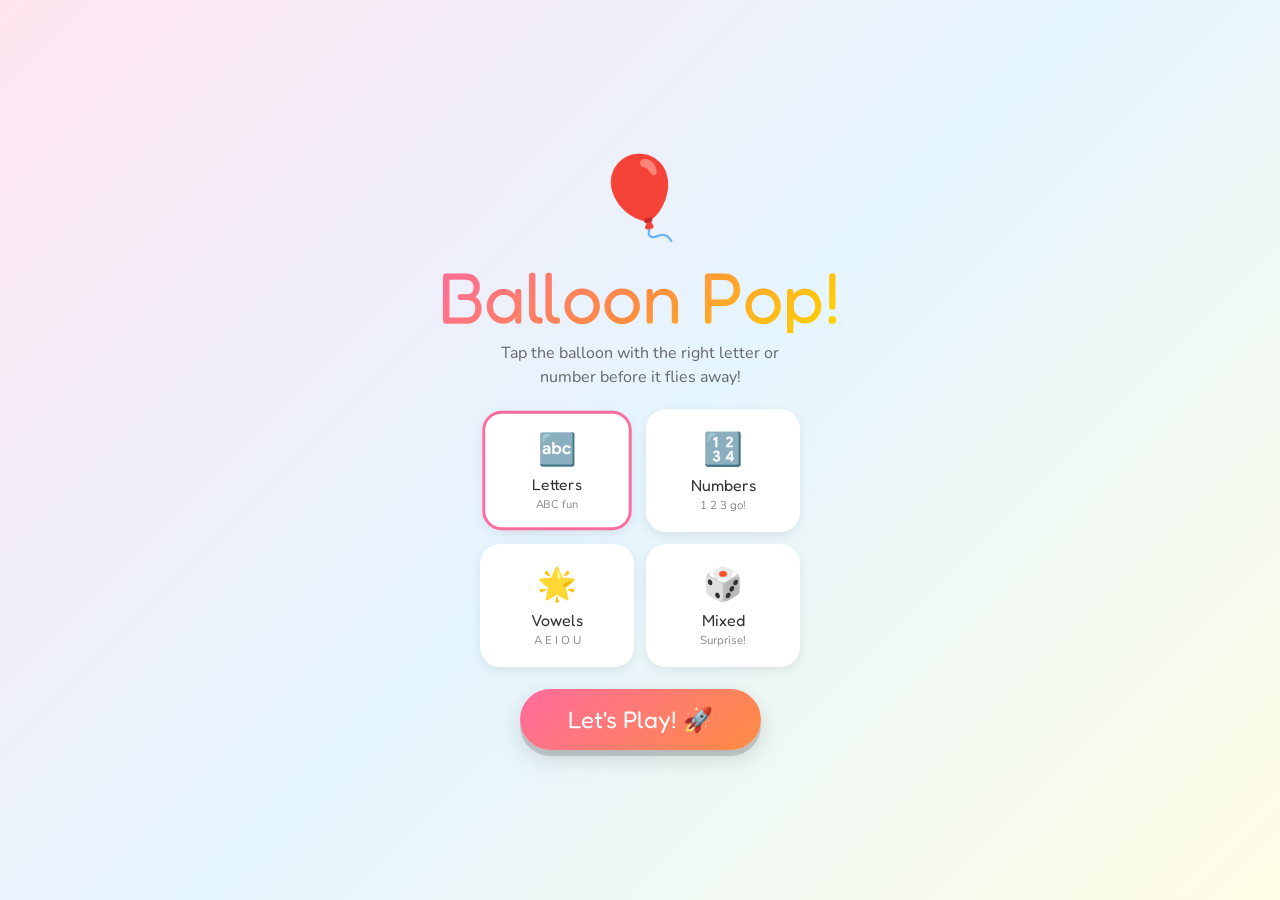
==== balloon-pop.html @ b3e91f29 "Initial commit: Game Hub landing page with Balloon Pop and Shape Kitchen Co-Authored-By: Claude Sonn" ====
<!DOCTYPE html>
<html lang="en">
<head>
  <meta charset="UTF-8"/>
  <meta name="viewport" content="width=device-width, initial-scale=1.0, user-scalable=no"/>
  <meta name="apple-mobile-web-app-capable" content="yes"/>
  <meta name="apple-mobile-web-app-status-bar-style" content="black-translucent"/>
  <meta name="apple-mobile-web-app-title" content="Balloon Pop"/>
  <meta name="theme-color" content="#FF6B9D"/>
  <link rel="manifest" href="manifest.json"/>
  <link rel="apple-touch-icon" href="icons/icon-192.png"/>
  <title>Balloon Pop! 🎈</title>
  <link href="https://fonts.googleapis.com/css2?family=Fredoka+One&family=Nunito:wght@400;600;800&display=swap" rel="stylesheet"/>
  <style>
    :root {
      --sky-top: #87CEEB;
      --sky-mid: #B8E4F7;
      --sky-bottom: #E8F7FF;
      --grass: #5DBB63;
      --sun: #FFD700;
      --pop-yellow: #FFE566;
      --pop-pink: #FF6B9D;
      --pop-orange: #FF8C42;
      --pop-green: #56C596;
      --pop-blue: #4ECDC4;
      --pop-purple: #C77DFF;
      --pop-red: #FF5757;
    }

    * { margin: 0; padding: 0; box-sizing: border-box; -webkit-tap-highlight-color: transparent; }

    body {
      font-family: 'Nunito', sans-serif;
      background: linear-gradient(180deg, var(--sky-top) 0%, var(--sky-mid) 60%, var(--sky-bottom) 100%);
      height: 100dvh;
      overflow: hidden;
      position: relative;
      touch-action: none;
    }

    /* Clouds */
    .cloud {
      position: absolute;
      background: white;
      border-radius: 50px;
      opacity: 0.85;
      animation: floatCloud linear infinite;
    }
    .cloud::before, .cloud::after {
      content: '';
      position: absolute;
      background: white;
      border-radius: 50%;
    }
    .cloud-1 { width: 100px; height: 35px; top: 8%; animation-duration: 28s; animation-delay: -5s; }
    .cloud-1::before { width: 55px; height: 55px; top: -28px; left: 15px; }
    .cloud-1::after { width: 40px; height: 40px; top: -20px; left: 45px; }

    .cloud-2 { width: 70px; height: 25px; top: 18%; animation-duration: 22s; animation-delay: -12s; }
    .cloud-2::before { width: 38px; height: 38px; top: -20px; left: 10px; }
    .cloud-2::after { width: 28px; height: 28px; top: -14px; left: 32px; }

    .cloud-3 { width: 120px; height: 40px; top: 5%; animation-duration: 35s; animation-delay: -20s; }
    .cloud-3::before { width: 65px; height: 65px; top: -35px; left: 20px; }
    .cloud-3::after { width: 50px; height: 50px; top: -25px; left: 60px; }

    @keyframes floatCloud {
      from { transform: translateX(-200px); }
      to { transform: translateX(calc(100vw + 200px)); }
    }

    /* Sun */
    .sun {
      position: absolute;
      top: 20px;
      right: 30px;
      width: 60px;
      height: 60px;
      background: var(--sun);
      border-radius: 50%;
      box-shadow: 0 0 0 8px rgba(255,215,0,0.25), 0 0 0 16px rgba(255,215,0,0.12);
      animation: sunPulse 3s ease-in-out infinite;
    }
    @keyframes sunPulse {
      0%, 100% { box-shadow: 0 0 0 8px rgba(255,215,0,0.25), 0 0 0 16px rgba(255,215,0,0.12); }
      50% { box-shadow: 0 0 0 12px rgba(255,215,0,0.3), 0 0 0 24px rgba(255,215,0,0.15); }
    }

    /* Grass */
    .grass {
      position: absolute;
      bottom: 0;
      left: 0;
      right: 0;
      height: 70px;
      background: var(--grass);
      border-radius: 60% 60% 0 0 / 30px 30px 0 0;
    }
    .grass::before {
      content: '';
      position: absolute;
      top: -15px;
      left: 0; right: 0;
      height: 30px;
      background: #6DCF74;
      border-radius: 50%;
    }

    /* HUD */
    #hud {
      position: absolute;
      top: 16px;
      left: 16px;
      display: flex;
      flex-direction: column;
      gap: 6px;
      z-index: 100;
    }
    .hud-pill {
      background: rgba(255,255,255,0.85);
      backdrop-filter: blur(8px);
      border-radius: 24px;
      padding: 6px 16px;
      display: flex;
      align-items: center;
      gap: 8px;
      font-family: 'Fredoka One', cursive;
      font-size: 1.2rem;
      color: #333;
      box-shadow: 0 2px 10px rgba(0,0,0,0.1);
    }
    .hud-pill .icon { font-size: 1.3rem; }
    #score-val { color: var(--pop-pink); }
    #lives-val { color: var(--pop-red); letter-spacing: 2px; }

    /* Prompt banner */
    #prompt-banner {
      position: absolute;
      top: 50%;
      left: 50%;
      transform: translate(-50%, -50%);
      background: rgba(255,255,255,0.95);
      backdrop-filter: blur(12px);
      border-radius: 32px;
      padding: 20px 32px;
      text-align: center;
      z-index: 200;
      box-shadow: 0 8px 32px rgba(0,0,0,0.15);
      min-width: 280px;
      max-width: 340px;
    }
    #prompt-banner h2 {
      font-family: 'Fredoka One', cursive;
      font-size: 1.5rem;
      color: #333;
      margin-bottom: 6px;
    }
    #prompt-text {
      font-family: 'Fredoka One', cursive;
      font-size: 2.6rem;
      color: var(--pop-pink);
      line-height: 1;
    }
    #prompt-sub {
      font-size: 0.9rem;
      color: #888;
      margin-top: 4px;
    }

    /* Level badge */
    #level-badge {
      position: absolute;
      top: 16px;
      left: 50%;
      transform: translateX(-50%);
      font-family: 'Fredoka One', cursive;
      font-size: 1rem;
      color: white;
      background: rgba(0,0,0,0.2);
      border-radius: 20px;
      padding: 4px 16px;
      z-index: 100;
    }

    /* Balloon */
    .balloon {
      position: absolute;
      cursor: pointer;
      user-select: none;
      animation: floatUp linear forwards;
      transform-origin: center bottom;
      z-index: 50;
      touch-action: none;
    }

    .balloon-body {
      border-radius: 50% 50% 50% 50% / 55% 55% 45% 45%;
      display: flex;
      align-items: center;
      justify-content: center;
      font-family: 'Fredoka One', cursive;
      color: white;
      text-shadow: 0 1px 3px rgba(0,0,0,0.2);
      font-size: 1.5rem;
      position: relative;
      box-shadow: inset -4px -6px 0 rgba(0,0,0,0.1), inset 4px 4px 0 rgba(255,255,255,0.3);
      animation: sway 2.5s ease-in-out infinite;
    }
    .balloon-body::after {
      content: '';
      position: absolute;
      top: 12%;
      left: 20%;
      width: 22%;
      height: 18%;
      background: rgba(255,255,255,0.5);
      border-radius: 50%;
      transform: rotate(-30deg);
    }
    .balloon-knot {
      width: 10px;
      height: 10px;
      border-radius: 50%;
      margin: 0 auto;
      position: relative;
    }
    .balloon-string {
      width: 1px;
      height: 40px;
      background: rgba(0,0,0,0.2);
      margin: 0 auto;
    }

    @keyframes sway {
      0%, 100% { transform: rotate(-4deg); }
      50% { transform: rotate(4deg); }
    }
    @keyframes floatUp {
      from { transform: translateY(0); opacity: 1; }
      to { transform: translateY(-110vh); opacity: 0.7; }
    }

    /* Pop animation */
    @keyframes popBurst {
      0% { transform: scale(1); opacity: 1; }
      30% { transform: scale(1.6); opacity: 0.8; }
      100% { transform: scale(0); opacity: 0; }
    }
    .popping {
      animation: popBurst 0.3s ease-out forwards !important;
      pointer-events: none;
    }

    /* Confetti particle */
    .confetti {
      position: absolute;
      width: 10px;
      height: 10px;
      border-radius: 2px;
      pointer-events: none;
      z-index: 300;
      animation: confettiFall linear forwards;
    }
    @keyframes confettiFall {
      0% { opacity: 1; transform: translateY(0) rotate(0deg); }
      100% { opacity: 0; transform: translateY(150px) rotate(720deg); }
    }

    /* Wrong balloon shake */
    @keyframes wrongShake {
      0%, 100% { transform: translateX(0); }
      20% { transform: translateX(-8px); }
      40% { transform: translateX(8px); }
      60% { transform: translateX(-6px); }
      80% { transform: translateX(6px); }
    }

    /* Screens */
    .screen {
      position: absolute;
      inset: 0;
      display: flex;
      flex-direction: column;
      align-items: center;
      justify-content: center;
      z-index: 500;
      padding: 24px;
    }
    #start-screen {
      background: linear-gradient(135deg, #FFE5F0 0%, #E5F5FF 50%, #FFFDE5 100%);
    }
    #game-over-screen {
      background: rgba(255,255,255,0.92);
      backdrop-filter: blur(16px);
    }
    #level-up-screen {
      background: rgba(255,255,255,0.92);
      backdrop-filter: blur(16px);
    }

    .screen-title {
      font-family: 'Fredoka One', cursive;
      font-size: clamp(2.8rem, 10vw, 4.5rem);
      line-height: 1;
      text-align: center;
      margin-bottom: 8px;
    }
    .screen-emoji {
      font-size: clamp(3rem, 12vw, 5rem);
      margin-bottom: 8px;
      animation: bounce 1s ease-in-out infinite;
    }
    @keyframes bounce {
      0%, 100% { transform: translateY(0); }
      50% { transform: translateY(-12px); }
    }
    .screen-sub {
      font-size: 1rem;
      color: #666;
      text-align: center;
      max-width: 280px;
      line-height: 1.5;
      margin-bottom: 20px;
    }

    .big-btn {
      font-family: 'Fredoka One', cursive;
      font-size: 1.5rem;
      border: none;
      border-radius: 50px;
      padding: 16px 48px;
      cursor: pointer;
      color: white;
      box-shadow: 0 6px 0 rgba(0,0,0,0.15), 0 8px 24px rgba(0,0,0,0.15);
      transition: transform 0.1s, box-shadow 0.1s;
      margin: 6px;
    }
    .big-btn:active { transform: translateY(3px); box-shadow: 0 3px 0 rgba(0,0,0,0.15), 0 4px 12px rgba(0,0,0,0.15); }
    .btn-play { background: linear-gradient(135deg, #FF6B9D, #FF8C42); }
    .btn-green { background: linear-gradient(135deg, #56C596, #4ECDC4); }
    .btn-blue { background: linear-gradient(135deg, #4ECDC4, #4B9FFF); }

    .mode-grid {
      display: grid;
      grid-template-columns: 1fr 1fr;
      gap: 12px;
      width: 100%;
      max-width: 320px;
      margin-bottom: 16px;
    }
    .mode-card {
      background: white;
      border-radius: 20px;
      padding: 16px 12px;
      text-align: center;
      cursor: pointer;
      box-shadow: 0 4px 12px rgba(0,0,0,0.08);
      border: 3px solid transparent;
      transition: all 0.2s;
    }
    .mode-card:active, .mode-card.selected {
      border-color: var(--pop-pink);
      transform: scale(0.97);
    }
    .mode-card .mode-icon { font-size: 2rem; display: block; margin-bottom: 4px; }
    .mode-card .mode-name { font-family: 'Fredoka One', cursive; font-size: 1rem; color: #333; }
    .mode-card .mode-desc { font-size: 0.72rem; color: #888; margin-top: 2px; }

    .score-big {
      font-family: 'Fredoka One', cursive;
      font-size: 4rem;
      background: linear-gradient(135deg, var(--pop-pink), var(--pop-orange));
      -webkit-background-clip: text;
      -webkit-text-fill-color: transparent;
      background-clip: text;
      line-height: 1;
    }
    .stars-row { font-size: 2.5rem; letter-spacing: 4px; margin: 8px 0; }

    /* hidden */
    .hidden { display: none !important; }
  </style>
</head>
<body>

<!-- Background -->
<div class="sun"></div>
<div class="cloud cloud-1"></div>
<div class="cloud cloud-2"></div>
<div class="cloud cloud-3"></div>
<div class="grass"></div>

<!-- HUD -->
<div id="hud" class="hidden">
  <div class="hud-pill"><span class="icon">⭐</span> <span id="score-val">0</span></div>
  <div class="hud-pill"><span class="icon">❤️</span> <span id="lives-val">❤️❤️❤️</span></div>
</div>
<div id="level-badge" class="hidden">Level <span id="level-val">1</span></div>

<!-- Prompt -->
<div id="prompt-banner" class="hidden">
  <h2>Pop the balloon with...</h2>
  <div id="prompt-text">A</div>
  <div id="prompt-sub">tap the right balloon!</div>
</div>

<!-- Game canvas -->
<div id="game-canvas"></div>

<!-- START SCREEN -->
<div class="screen" id="start-screen">
  <div class="screen-emoji">🎈</div>
  <div class="screen-title" style="background: linear-gradient(135deg,#FF6B9D,#FF8C42,#FFD700); -webkit-background-clip:text; -webkit-text-fill-color:transparent; background-clip:text;">
    Balloon Pop!
  </div>
  <p class="screen-sub">Tap the balloon with the right letter or number before it flies away!</p>

  <div class="mode-grid">
    <div class="mode-card selected" data-mode="letters" onclick="selectMode(this,'letters')">
      <span class="mode-icon">🔤</span>
      <div class="mode-name">Letters</div>
      <div class="mode-desc">ABC fun</div>
    </div>
    <div class="mode-card" data-mode="numbers" onclick="selectMode(this,'numbers')">
      <span class="mode-icon">🔢</span>
      <div class="mode-name">Numbers</div>
      <div class="mode-desc">1 2 3 go!</div>
    </div>
    <div class="mode-card" data-mode="vowels" onclick="selectMode(this,'vowels')">
      <span class="mode-icon">🌟</span>
      <div class="mode-name">Vowels</div>
      <div class="mode-desc">A E I O U</div>
    </div>
    <div class="mode-card" data-mode="mixed" onclick="selectMode(this,'mixed')">
      <span class="mode-icon">🎲</span>
      <div class="mode-name">Mixed</div>
      <div class="mode-desc">Surprise!</div>
    </div>
  </div>

  <button class="big-btn btn-play" onclick="startGame()">Let's Play! 🚀</button>
</div>

<!-- LEVEL UP SCREEN -->
<div class="screen hidden" id="level-up-screen">
  <div class="screen-emoji">🎉</div>
  <div class="screen-title" style="color:#56C596;">Level Up!</div>
  <div class="stars-row" id="levelup-stars">⭐⭐⭐</div>
  <p class="screen-sub">Amazing! You're getting faster!</p>
  <button class="big-btn btn-green" onclick="nextLevel()">Keep Going! 🎈</button>
</div>

<!-- GAME OVER SCREEN -->
<div class="screen hidden" id="game-over-screen">
  <div class="screen-emoji" id="go-emoji">😢</div>
  <div class="screen-title" style="color:#FF6B9D;">Game Over!</div>
  <div class="score-big" id="final-score">0</div>
  <div class="stars-row" id="final-stars">⭐</div>
  <p class="screen-sub" id="go-msg">Great try! Play again to beat your score!</p>
  <div>
    <button class="big-btn btn-play" onclick="startGame()">Play Again! 🎈</button>
    <button class="big-btn btn-blue" onclick="showStart()">Menu 🏠</button>
  </div>
</div>

<script>
// ─── Game State ───────────────────────────────────────────────────────────────
const COLORS = [
  { body: '#FF6B9D', knot: '#E0457A', shadow: '#C73568' },
  { body: '#FF8C42', knot: '#E06820', shadow: '#C0501A' },
  { body: '#FFD700', knot: '#DAA520', shadow: '#B8880F' },
  { body: '#56C596', knot: '#2E9E72', shadow: '#1A7D56' },
  { body: '#4ECDC4', knot: '#28A89E', shadow: '#1A8A84' },
  { body: '#C77DFF', knot: '#9B40E0', shadow: '#7B28C0' },
  { body: '#FF5757', knot: '#D92020', shadow: '#B51010' },
  { body: '#4B9FFF', knot: '#1E6FDD', shadow: '#0F50B8' },
];

const MODES = {
  letters: () => Array.from('ABCDEFGHIJKLMNOPQRSTUVWXYZ'),
  numbers: () => Array.from({length:20},(_,i)=>String(i+1)),
  vowels:  () => Array.from('AEIOU'),
  mixed:   () => [...Array.from('ABCDEFGHIJ'), ...Array.from({length:10},(_,i)=>String(i+1))],
};

let state = {
  mode: 'letters',
  score: 0,
  lives: 3,
  level: 1,
  target: '',
  balloons: [],
  spawnTimer: null,
  levelTimer: null,
  balloonId: 0,
  levelScore: 0,
  levelTarget: 10,
  running: false,
  highScore: parseInt(localStorage.getItem('bp_hi') || '0'),
};

function selectMode(el, mode) {
  document.querySelectorAll('.mode-card').forEach(c => c.classList.remove('selected'));
  el.classList.add('selected');
  state.mode = mode;
}

// ─── Spawn & Logic ────────────────────────────────────────────────────────────
function pickTarget() {
  const pool = MODES[state.mode]();
  return pool[Math.floor(Math.random() * pool.length)];
}

function spawnBalloon() {
  if (!state.running) return;
  const pool = MODES[state.mode]();
  const canvas = document.getElementById('game-canvas');
  const W = canvas.offsetWidth, H = canvas.offsetHeight;

  // Decide label: ~40% chance it's the target
  const isTarget = Math.random() < 0.4;
  const label = isTarget ? state.target : pool[Math.floor(Math.random() * pool.length)];
  const color = COLORS[Math.floor(Math.random() * COLORS.length)];
  const size = 64 + Math.random() * 30;
  const x = 20 + Math.random() * (W - size - 40);
  const speed = Math.max(6, 14 - state.level * 1.2); // seconds to float up

  const id = ++state.balloonId;
  const el = document.createElement('div');
  el.className = 'balloon';
  el.id = 'b' + id;
  el.style.cssText = `left:${x}px; bottom:-160px; width:${size}px;`;
  el.style.animationDuration = speed + 's';

  el.innerHTML = `
    <div class="balloon-body" style="width:${size}px;height:${size*1.15}px;background:${color.body};">
      ${label}
    </div>
    <div class="balloon-knot" style="background:${color.knot};"></div>
    <div class="balloon-string"></div>
  `;

  el.addEventListener('click', () => popBalloon(el, id, label));
  el.addEventListener('touchstart', (e) => { e.preventDefault(); popBalloon(el, id, label); }, {passive:false});
  canvas.appendChild(el);
  state.balloons.push({ id, label, el });

  // Remove when floated off
  const dur = speed * 1000;
  setTimeout(() => {
    if (!document.getElementById('b' + id)) return;
    if (el.parentNode) el.parentNode.removeChild(el);
    state.balloons = state.balloons.filter(b => b.id !== id);
    // If it was target balloon that escaped
    if (label === state.target) {
      loseLife();
    }
  }, dur);
}

function popBalloon(el, id, label) {
  if (!state.running || el.classList.contains('popping')) return;
  el.classList.add('popping');

  const rect = el.getBoundingClientRect();
  const cx = rect.left + rect.width / 2;
  const cy = rect.top + rect.height / 2;

  setTimeout(() => {
    if (el.parentNode) el.parentNode.removeChild(el);
    state.balloons = state.balloons.filter(b => b.id !== id);
  }, 300);

  if (label === state.target) {
    // Correct!
    state.score += 10 + state.level * 2;
    state.levelScore++;
    burstConfetti(cx, cy, 18);
    playSound('pop');
    updateHUD();
    newTarget();
    // Level up?
    if (state.levelScore >= state.levelTarget) {
      triggerLevelUp();
    }
  } else {
    // Wrong
    playSound('wrong');
    el.style.animation = 'wrongShake 0.4s ease-out';
    loseLife();
  }
}

function loseLife() {
  if (!state.running) return;
  state.lives--;
  updateHUD();
  playSound('oops');
  if (state.lives <= 0) endGame();
}

function newTarget() {
  state.target = pickTarget();
  const pt = document.getElementById('prompt-text');
  if (pt) {
    pt.style.transform = 'scale(1.3)';
    pt.textContent = state.target;
    setTimeout(() => pt.style.transform = 'scale(1)', 200);
  }
}

function updateHUD() {
  document.getElementById('score-val').textContent = state.score;
  const hearts = '❤️'.repeat(Math.max(0, state.lives)) + '🖤'.repeat(Math.max(0, 3 - state.lives));
  document.getElementById('lives-val').textContent = hearts;
  document.getElementById('level-val').textContent = state.level;
}

function triggerLevelUp() {
  state.running = false;
  clearInterval(state.spawnTimer);
  // Clear balloons
  document.querySelectorAll('.balloon').forEach(b => b.parentNode && b.parentNode.removeChild(b));
  state.balloons = [];

  const stars = state.levelScore >= state.levelTarget * 1.5 ? '⭐⭐⭐' : state.levelScore >= state.levelTarget ? '⭐⭐' : '⭐';
  document.getElementById('levelup-stars').textContent = stars;
  burstConfetti(window.innerWidth/2, window.innerHeight/2, 40);
  document.getElementById('level-up-screen').classList.remove('hidden');
}

function nextLevel() {
  state.level++;
  state.levelScore = 0;
  state.levelTarget = 10 + state.level * 3;
  document.getElementById('level-up-screen').classList.add('hidden');
  state.running = true;
  newTarget();
  const interval = Math.max(800, 2000 - state.level * 150);
  state.spawnTimer = setInterval(spawnBalloon, interval);
  spawnBalloon();
}

// ─── Game Lifecycle ───────────────────────────────────────────────────────────
function startGame() {
  document.getElementById('start-screen').classList.add('hidden');
  document.getElementById('game-over-screen').classList.add('hidden');
  document.getElementById('level-up-screen').classList.add('hidden');
  document.getElementById('hud').classList.remove('hidden');
  document.getElementById('level-badge').classList.remove('hidden');
  document.getElementById('prompt-banner').classList.remove('hidden');

  // Reset
  state.score = 0;
  state.lives = 3;
  state.level = 1;
  state.levelScore = 0;
  state.levelTarget = 12;
  state.balloonId = 0;
  state.balloons = [];
  state.running = true;
  document.querySelectorAll('.balloon').forEach(b => b.parentNode && b.parentNode.removeChild(b));

  updateHUD();
  newTarget();

  clearInterval(state.spawnTimer);
  const interval = Math.max(800, 2000 - state.level * 150);
  state.spawnTimer = setInterval(spawnBalloon, interval);
  spawnBalloon();
}

function endGame() {
  state.running = false;
  clearInterval(state.spawnTimer);
  document.getElementById('hud').classList.add('hidden');
  document.getElementById('level-badge').classList.add('hidden');
  document.getElementById('prompt-banner').classList.add('hidden');
  document.querySelectorAll('.balloon').forEach(b => b.parentNode && b.parentNode.removeChild(b));

  const newHigh = state.score > state.highScore;
  if (newHigh) { state.highScore = state.score; localStorage.setItem('bp_hi', state.score); }

  document.getElementById('final-score').textContent = state.score;
  document.getElementById('go-emoji').textContent = state.score >= 60 ? '🎉' : state.score >= 30 ? '😊' : '😢';
  const stars = state.score >= 100 ? '⭐⭐⭐' : state.score >= 50 ? '⭐⭐' : '⭐';
  document.getElementById('final-stars').textContent = stars;
  document.getElementById('go-msg').textContent = newHigh
    ? `🏆 New High Score: ${state.highScore}! Amazing!`
    : `Best: ${state.highScore} pts — Keep practising!`;

  burstConfetti(window.innerWidth/2, window.innerHeight/3, 20);
  document.getElementById('game-over-screen').classList.remove('hidden');
}

function showStart() {
  state.running = false;
  clearInterval(state.spawnTimer);
  document.querySelectorAll('.balloon').forEach(b => b.parentNode && b.parentNode.removeChild(b));
  document.getElementById('hud').classList.add('hidden');
  document.getElementById('level-badge').classList.add('hidden');
  document.getElementById('prompt-banner').classList.add('hidden');
  document.getElementById('game-over-screen').classList.add('hidden');
  document.getElementById('level-up-screen').classList.add('hidden');
  document.getElementById('start-screen').classList.remove('hidden');
}

// ─── Confetti ─────────────────────────────────────────────────────────────────
const CONF_COLORS = ['#FF6B9D','#FF8C42','#FFD700','#56C596','#4ECDC4','#C77DFF','#FF5757','#4B9FFF'];
function burstConfetti(x, y, count) {
  for (let i = 0; i < count; i++) {
    const p = document.createElement('div');
    p.className = 'confetti';
    const angle = (Math.random() * 360);
    const dist = 30 + Math.random() * 80;
    const dx = Math.cos(angle * Math.PI / 180) * dist;
    const dy = -Math.abs(Math.sin(angle * Math.PI / 180) * dist) - 20;
    p.style.cssText = `
      left:${x}px; top:${y}px;
      background:${CONF_COLORS[Math.floor(Math.random()*CONF_COLORS.length)]};
      width:${6+Math.random()*8}px; height:${6+Math.random()*8}px;
      animation-duration:${0.6+Math.random()*0.6}s;
      transform:translate(${dx}px, ${dy}px);
    `;
    document.body.appendChild(p);
    setTimeout(() => p.parentNode && p.parentNode.removeChild(p), 1200);
  }
}

// ─── Sound (Web Audio) ────────────────────────────────────────────────────────
let audioCtx;
function getAudio() {
  if (!audioCtx) {
    try { audioCtx = new (window.AudioContext || window.webkitAudioContext)(); } catch(e) {}
  }
  return audioCtx;
}
function playSound(type) {
  const ctx = getAudio();
  if (!ctx) return;
  const o = ctx.createOscillator();
  const g = ctx.createGain();
  o.connect(g); g.connect(ctx.destination);
  const t = ctx.currentTime;
  if (type === 'pop') {
    o.type = 'sine';
    o.frequency.setValueAtTime(523, t);
    o.frequency.exponentialRampToValueAtTime(1046, t + 0.1);
    g.gain.setValueAtTime(0.3, t);
    g.gain.exponentialRampToValueAtTime(0.001, t + 0.25);
    o.start(t); o.stop(t + 0.25);
  } else if (type === 'wrong') {
    o.type = 'sawtooth';
    o.frequency.setValueAtTime(200, t);
    o.frequency.exponentialRampToValueAtTime(80, t + 0.2);
    g.gain.setValueAtTime(0.15, t);
    g.gain.exponentialRampToValueAtTime(0.001, t + 0.2);
    o.start(t); o.stop(t + 0.2);
  } else if (type === 'oops') {
    o.type = 'triangle';
    o.frequency.setValueAtTime(300, t);
    o.frequency.exponentialRampToValueAtTime(100, t + 0.3);
    g.gain.setValueAtTime(0.2, t);
    g.gain.exponentialRampToValueAtTime(0.001, t + 0.3);
    o.start(t); o.stop(t + 0.3);
  }
}

// Unlock audio on first touch
document.addEventListener('touchstart', () => getAudio(), { once: true });
document.addEventListener('click', () => getAudio(), { once: true });

// Service Worker registration
if ('serviceWorker' in navigator) {
  window.addEventListener('load', () => {
    navigator.serviceWorker.register('sw.js').catch(() => {});
  });
}
</script>
</body>
</html>
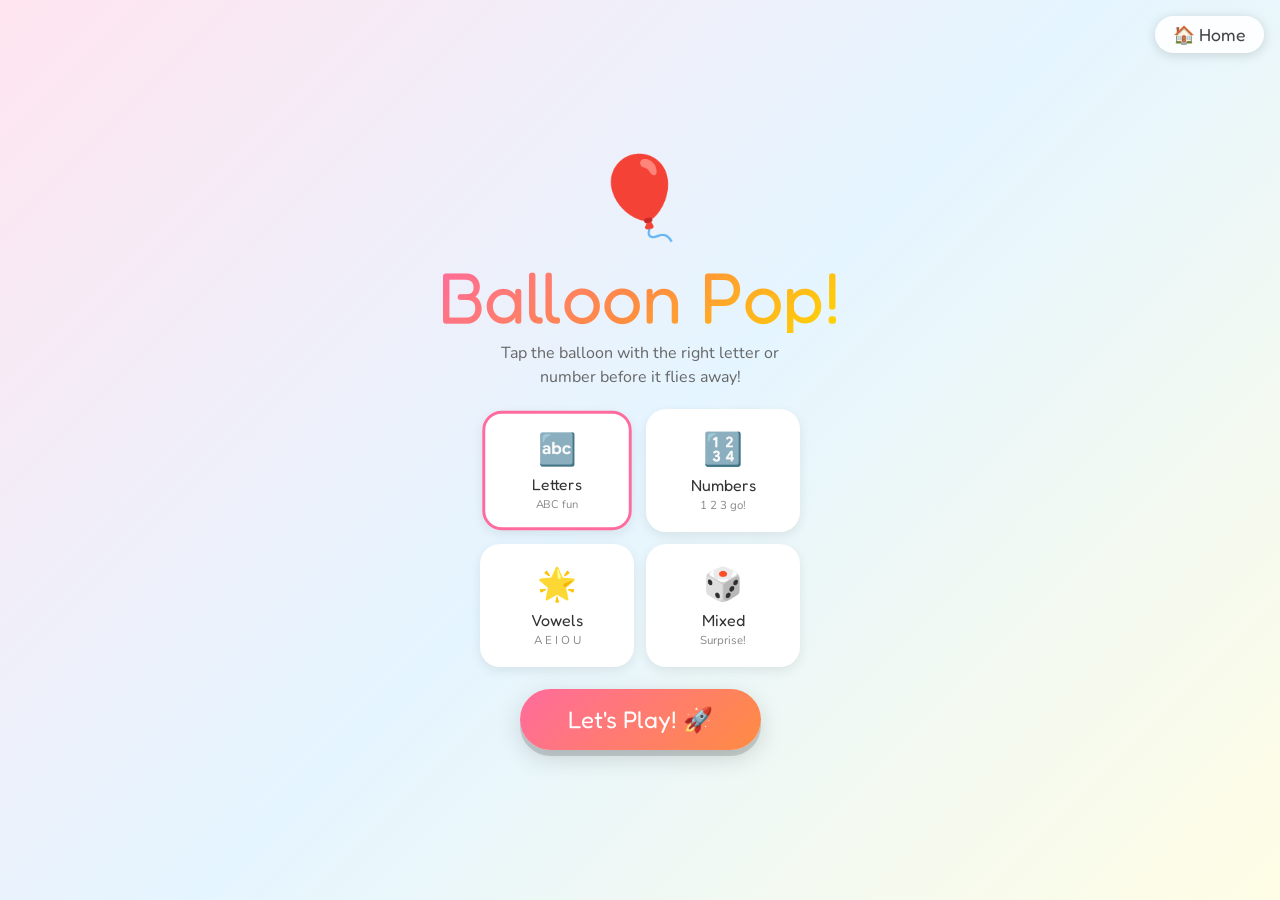
==== commit 50ba6838: "Fix home button hidden behind start screen in balloon-pop z-index raised from 400 to 600 — screen ov" ====
--- a/balloon-pop.html
+++ b/balloon-pop.html
@@ -133,6 +133,30 @@
     #score-val { color: var(--pop-pink); }
     #lives-val { color: var(--pop-red); letter-spacing: 2px; }
 
+    #home-btn {
+      position: fixed;
+      top: 16px;
+      right: 16px;
+      z-index: 600;
+      background: rgba(255,255,255,0.88);
+      backdrop-filter: blur(8px);
+      -webkit-backdrop-filter: blur(8px);
+      border-radius: 24px;
+      padding: 8px 18px;
+      font-family: 'Fredoka One', cursive;
+      font-size: 1.1rem;
+      color: #444;
+      border: none;
+      cursor: pointer;
+      box-shadow: 0 2px 12px rgba(0,0,0,0.15);
+      display: flex;
+      align-items: center;
+      gap: 6px;
+      -webkit-tap-highlight-color: transparent;
+      transition: transform 0.12s;
+    }
+    #home-btn:active { transform: scale(0.91); }
+
     /* Prompt banner */
     #prompt-banner {
       position: absolute;
@@ -389,6 +413,9 @@
 <div class="cloud cloud-2"></div>
 <div class="cloud cloud-3"></div>
 <div class="grass"></div>
+
+<!-- Home button -->
+<button id="home-btn" onclick="goHome()">🏠 Home</button>
 
 <!-- HUD -->
 <div id="hud" class="hidden">
@@ -770,6 +797,11 @@
 document.addEventListener('touchstart', () => getAudio(), { once: true });
 document.addEventListener('click', () => getAudio(), { once: true });
 
+function goHome() {
+  if (state.running && !confirm('Leave game? Your progress will be lost.')) return;
+  window.location.href = 'index.html';
+}
+
 // Service Worker registration
 if ('serviceWorker' in navigator) {
   window.addEventListener('load', () => {
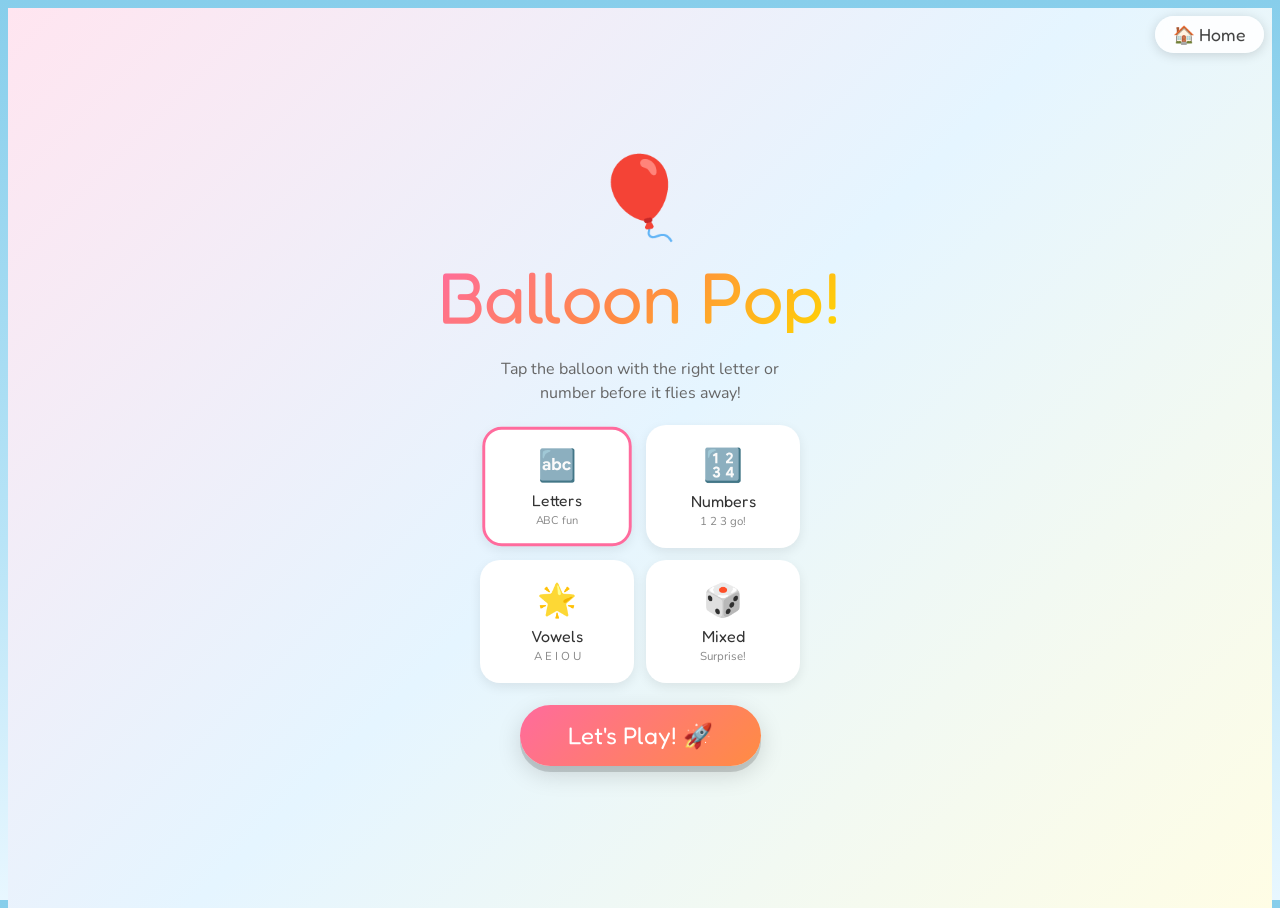
==== commit 639bb2e5: "Prepare games for Cloudflare Pages" ====
--- a/balloon-pop.html
+++ b/balloon-pop.html
@@ -8,7 +8,8 @@
   <meta name="apple-mobile-web-app-title" content="Balloon Pop"/>
   <meta name="theme-color" content="#FF6B9D"/>
   <link rel="manifest" href="manifest.json"/>
-  <link rel="apple-touch-icon" href="icons/icon-192.png"/>
+  <link rel="apple-touch-icon" href="icons/icon.svg"/>
+  <link rel="stylesheet" href="common.css"/>
   <title>Balloon Pop! 🎈</title>
   <link href="https://fonts.googleapis.com/css2?family=Fredoka+One&family=Nunito:wght@400;600;800&display=swap" rel="stylesheet"/>
   <style>
@@ -26,8 +27,6 @@
       --pop-purple: #C77DFF;
       --pop-red: #FF5757;
     }
-
-    * { margin: 0; padding: 0; box-sizing: border-box; -webkit-tap-highlight-color: transparent; }
 
     body {
       font-family: 'Nunito', sans-serif;
@@ -490,6 +489,7 @@
   </div>
 </div>
 
+<script src="common.js"></script>
 <script>
 // ─── Game State ───────────────────────────────────────────────────────────────
 const COLORS = [
@@ -525,6 +525,19 @@
   running: false,
   highScore: parseInt(localStorage.getItem('bp_hi') || '0'),
 };
+const PROGRESS_KEY = 'balloon-pop-progress-v1';
+
+function loadSavedProgress() {
+  return GameStorage.read(PROGRESS_KEY, null);
+}
+
+function saveProgress() {
+  GameStorage.write(PROGRESS_KEY, { level: state.level, score: state.score });
+}
+
+function clearProgress() {
+  GameStorage.remove(PROGRESS_KEY);
+}
 
 function selectMode(el, mode) {
   document.querySelectorAll('.mode-card').forEach(c => c.classList.remove('selected'));
@@ -660,6 +673,7 @@
   state.level++;
   state.levelScore = 0;
   state.levelTarget = 10 + state.level * 3;
+  saveProgress();
   document.getElementById('level-up-screen').classList.add('hidden');
   state.running = true;
   newTarget();
@@ -670,6 +684,8 @@
 
 // ─── Game Lifecycle ───────────────────────────────────────────────────────────
 function startGame() {
+  const saved = loadSavedProgress();
+  const resume = saved && saved.level > 1 && confirm(`Resume Level ${saved.level}?\nChoose Cancel to start from the beginning.`);
   document.getElementById('start-screen').classList.add('hidden');
   document.getElementById('game-over-screen').classList.add('hidden');
   document.getElementById('level-up-screen').classList.add('hidden');
@@ -678,11 +694,12 @@
   document.getElementById('prompt-banner').classList.remove('hidden');
 
   // Reset
-  state.score = 0;
+  state.score = resume ? saved.score : 0;
   state.lives = 3;
-  state.level = 1;
+  state.level = resume ? saved.level : 1;
   state.levelScore = 0;
   state.levelTarget = 12;
+  if (!resume) clearProgress();
   state.balloonId = 0;
   state.balloons = [];
   state.running = true;
@@ -798,16 +815,10 @@
 document.addEventListener('click', () => getAudio(), { once: true });
 
 function goHome() {
-  if (state.running && !confirm('Leave game? Your progress will be lost.')) return;
+  if (state.running) saveProgress();
   window.location.href = 'index.html';
 }
 
-// Service Worker registration
-if ('serviceWorker' in navigator) {
-  window.addEventListener('load', () => {
-    navigator.serviceWorker.register('sw.js').catch(() => {});
-  });
-}
 </script>
 </body>
 </html>
--- a/common.css
+++ b/common.css
@@ -0,0 +1,42 @@
+*, *::before, *::after {
+  box-sizing: border-box;
+  -webkit-tap-highlight-color: transparent;
+}
+
+html, body {
+  height: 100%;
+}
+
+button {
+  font: inherit;
+}
+
+.hidden {
+  display: none !important;
+}
+
+.app-shell {
+  position: relative;
+  z-index: 1;
+  width: 100%;
+  min-height: 100dvh;
+  display: flex;
+  flex-direction: column;
+}
+
+.icon-button {
+  display: flex;
+  align-items: center;
+  justify-content: center;
+  cursor: pointer;
+  color: inherit;
+}
+
+@media (prefers-reduced-motion: reduce) {
+  *, *::before, *::after {
+    animation-duration: 0.01ms !important;
+    animation-iteration-count: 1 !important;
+    scroll-behavior: auto !important;
+    transition-duration: 0.01ms !important;
+  }
+}
